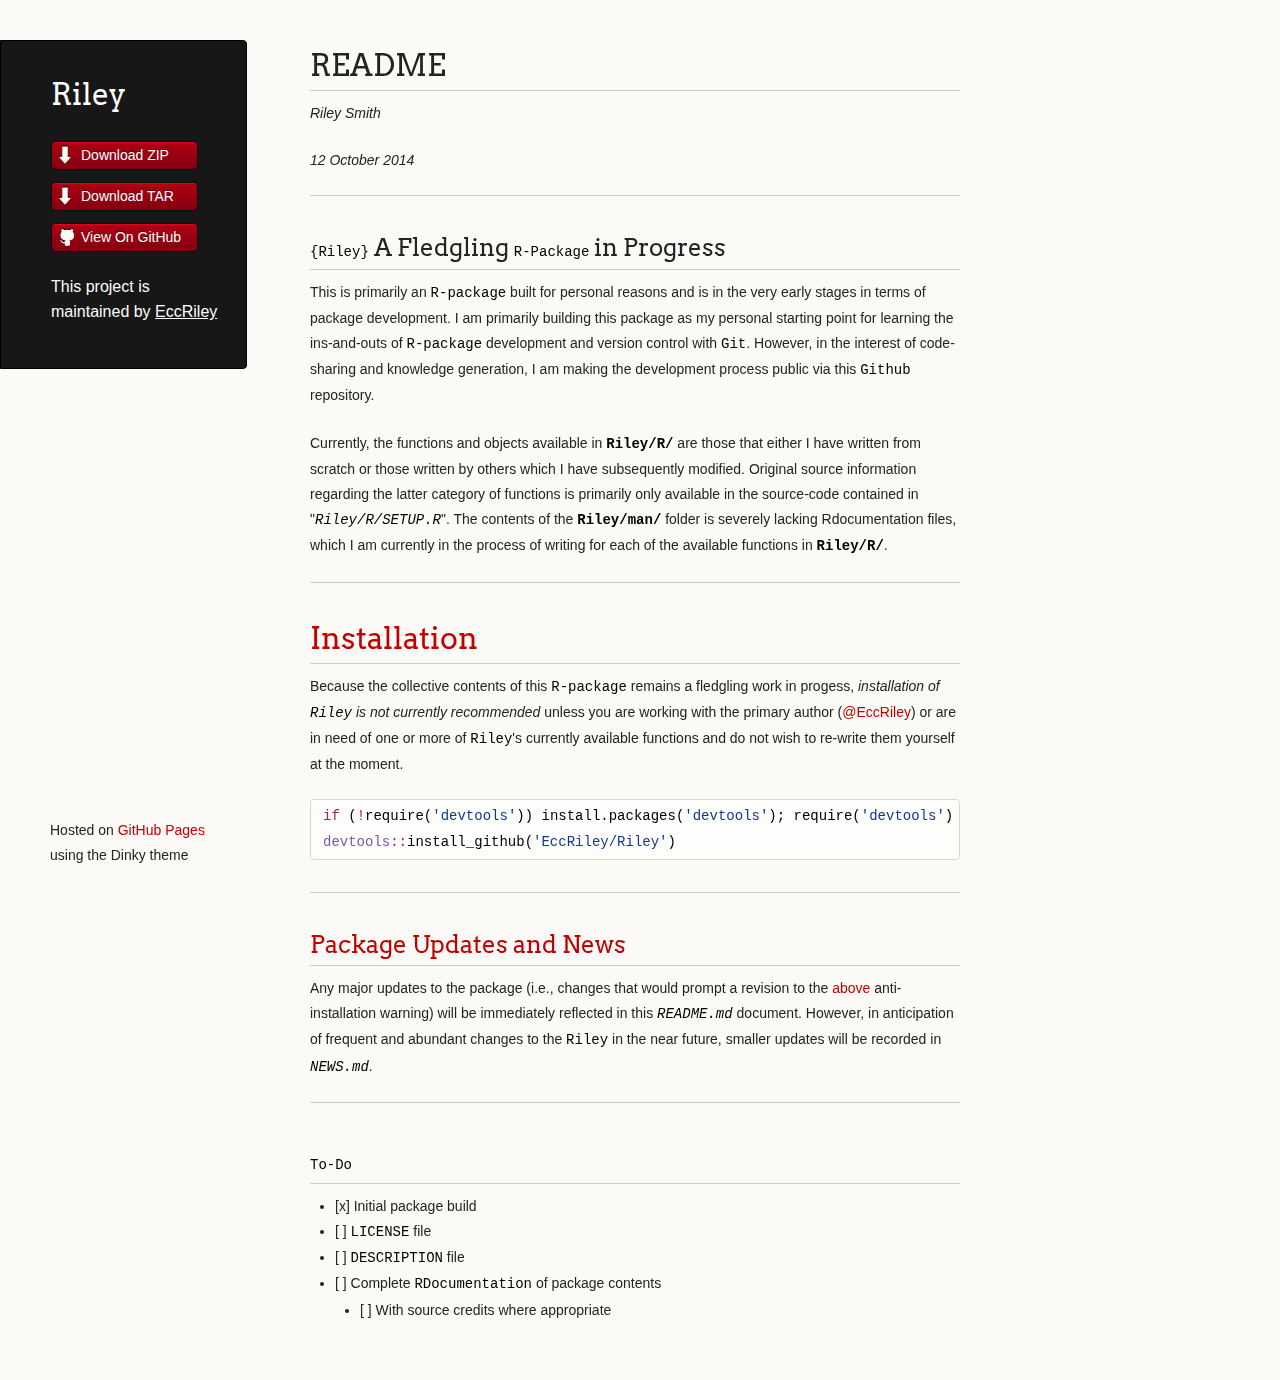
==== index.html @ 4d17c714 "Create master branch via GitHub" ====
<!doctype html>
<html>
  <head>
    <meta charset="utf-8">
    <meta http-equiv="X-UA-Compatible" content="chrome=1">
    <title>Riley by EccRiley</title>

    <link rel="stylesheet" href="stylesheets/styles.css">
    <link rel="stylesheet" href="stylesheets/github-light.css">
    <script src="javascripts/scale.fix.js"></script>
    <meta name="viewport" content="width=device-width, initial-scale=1, user-scalable=no">
    <!--[if lt IE 9]>
    <script src="//html5shiv.googlecode.com/svn/trunk/html5.js"></script>
    <![endif]-->
  </head>
  <body>
    <div class="wrapper">
      <header>
        <h1 class="header">Riley</h1>
        <p class="header"></p>

        <ul>
          <li class="download"><a class="buttons" href="https://github.com/EccRiley/Riley/zipball/master">Download ZIP</a></li>
          <li class="download"><a class="buttons" href="https://github.com/EccRiley/Riley/tarball/master">Download TAR</a></li>
          <li><a class="buttons github" href="https://github.com/EccRiley/Riley">View On GitHub</a></li>
        </ul>

        <p class="header">This project is maintained by <a class="header name" href="https://github.com/EccRiley">EccRiley</a></p>


      </header>
      <section>
        <h1>
<a id="readme" class="anchor" href="#readme" aria-hidden="true"><span aria-hidden="true" class="octicon octicon-link"></span></a>README</h1>

<p><em>Riley Smith</em></p>

<p><em>12 October 2014</em></p>

<hr>

<h2>
<a id="riley-a-fledgling-r-package-in-progress" class="anchor" href="#riley-a-fledgling-r-package-in-progress" aria-hidden="true"><span aria-hidden="true" class="octicon octicon-link"></span></a><code>{Riley}</code> A Fledgling <code>R-Package</code> in Progress</h2>

<p>This is primarily an <code>R-package</code> built for personal reasons and is in the very early stages in terms of package development. I am primarily building this package as my personal starting point for learning the ins-and-outs of <code>R-package</code> development and version control with <code>Git</code>. However, in the interest of code-sharing and knowledge generation, I am making the development process public via this <code>Github</code> repository.</p>

<p>Currently, the functions and objects available in <strong><code>Riley/R/</code></strong> are those that either I have written from scratch or those written by others which I have subsequently modified. Original source information regarding the latter category of functions is primarily only available in the source-code contained in "<em><code>Riley/R/SETUP.R</code></em>". The contents of the <strong><code>Riley/man/</code></strong> folder is severely lacking Rdocumentation files, which I am currently in the process of writing for each of the available functions in <strong><code>Riley/R/</code></strong>. </p>

<hr>

<h1>
<a id="installation" class="anchor" href="#installation" aria-hidden="true"><span aria-hidden="true" class="octicon octicon-link"></span></a><a href="#install">Installation</a>
</h1>

<p>Because the collective contents of this <code>R-package</code> remains a fledgling work in progess, <em>installation of <code>Riley</code> is not currently recommended</em> unless you are working with the primary author (<a href="https://github.com/EccRiley" class="user-mention">@EccRiley</a>) or are in need of one or more of <code>Riley</code>'s currently available functions and do not wish to re-write them yourself at the moment. </p>

<div class="highlight highlight-source-r"><pre><span class="pl-k">if</span> (<span class="pl-k">!</span>require(<span class="pl-s"><span class="pl-pds">'</span>devtools<span class="pl-pds">'</span></span>)) install.packages(<span class="pl-s"><span class="pl-pds">'</span>devtools<span class="pl-pds">'</span></span>); require(<span class="pl-s"><span class="pl-pds">'</span>devtools<span class="pl-pds">'</span></span>)
<span class="pl-e">devtools</span><span class="pl-k">::</span>install_github(<span class="pl-s"><span class="pl-pds">'</span>EccRiley/Riley<span class="pl-pds">'</span></span>)</pre></div>

<hr>

<h2>
<a id="package-updates-and-news" class="anchor" href="#package-updates-and-news" aria-hidden="true"><span aria-hidden="true" class="octicon octicon-link"></span></a><a href="#updates">Package Updates and News</a>
</h2>

<p>Any major updates to the package (i.e., changes that would prompt a revision to the <a href="#install">above</a> anti-installation warning) will be immediately reflected in this <em><code>README.md</code></em> document. However, in anticipation of frequent and abundant changes to the <code>Riley</code> in the near future, smaller updates will be recorded in <a href="NEWS.md"><em><code>NEWS.md</code></em></a>.</p>

<hr>

<h1>
<a id="to-do" class="anchor" href="#to-do" aria-hidden="true"><span aria-hidden="true" class="octicon octicon-link"></span></a><a href="#todo"><code>To-Do</code></a>
</h1>

<ul>
<li>[x] Initial package build</li>
<li>[ ] <code>LICENSE</code> file</li>
<li>[ ] <code>DESCRIPTION</code> file</li>
<li>[ ] Complete <code>RDocumentation</code> of package contents

<ul>
<li>[ ] With source credits where appropriate</li>
</ul>
</li>
</ul>
      </section>
      <footer>
        <p><small>Hosted on <a href="https://pages.github.com">GitHub Pages</a> using the Dinky theme</small></p>
      </footer>
    </div>
    <!--[if !IE]><script>fixScale(document);</script><![endif]-->
		
  </body>
</html>
---- stylesheets/styles.css ----
@import url(https://fonts.googleapis.com/css?family=Arvo:400,700,400italic);

/* MeyerWeb Reset */

html, body, div, span, applet, object, iframe,
h1, h2, h3, h4, h5, h6, p, blockquote, pre,
a, abbr, acronym, address, big, cite, code,
del, dfn, em, img, ins, kbd, q, s, samp,
small, strike, strong, sub, sup, tt, var,
b, u, i, center,
dl, dt, dd, ol, ul, li,
fieldset, form, label, legend,
table, caption, tbody, tfoot, thead, tr, th, td,
article, aside, canvas, details, embed,
figure, figcaption, footer, header, hgroup,
menu, nav, output, ruby, section, summary,
time, mark, audio, video {
  margin: 0;
  padding: 0;
  border: 0;
  font: inherit;
  vertical-align: baseline;
}


/* Base text styles */

body {
  padding:10px 50px 0 0;
  font-family:"Helvetica Neue", Helvetica, Arial, sans-serif;
	font-size: 14px;
	color: #232323;
	background-color: #FBFAF7;
	margin: 0;
	line-height: 1.8em;
	-webkit-font-smoothing: antialiased;

}

h1, h2, h3, h4, h5, h6 {
  color:#232323;
  margin:36px 0 10px;
}

p, ul, ol, table, dl {
  margin:0 0 22px;
}

h1, h2, h3 {
	font-family: Arvo, Monaco, serif;
  line-height:1.3;
	font-weight: normal;
}

h1,h2, h3 {
	display: block;
	border-bottom: 1px solid #ccc;
	padding-bottom: 5px;
}

h1 {
	font-size: 30px;
}

h2 {
	font-size: 24px;
}

h3 {
	font-size: 18px;
}

h4, h5, h6 {
	font-family: Arvo, Monaco, serif;
	font-weight: 700;
}

a {
  color:#C30000;
  font-weight:200;
  text-decoration:none;
}

a:hover {
	text-decoration: underline;
}

a small {
	font-size: 12px;
}

em {
	font-style: italic;
}

strong {
  font-weight:700;
}

ul {
  list-style-position: inside;
  list-style: disc;
  padding-left: 25px;
}

ol {
  list-style-position: inside;
  list-style: decimal;
  padding-left: 25px;
}

blockquote {
  margin: 0;
  padding: 0 0 0 20px;
  font-style: italic;
}

dl, dt, dd, dl p {
	font-color: #444;
}

dl dt {
  font-weight: bold;
}

dl dd {
  padding-left: 20px;
  font-style: italic;
}

dl p {
  padding-left: 20px;
  font-style: italic;
}

hr {
  border:0;
  background:#ccc;
  height:1px;
  margin:0 0 24px;
}

/* Images */

img {
  position: relative;
  margin: 0 auto;
  max-width: 650px;
  padding: 5px;
  margin: 10px 0 32px 0;
  border: 1px solid #ccc;
}

p img {
  display: inline;
  margin: 0;
  padding: 0;
  vertical-align: middle;
  text-align: center;
  border: none;
}

/* Code blocks */

code, pre {
	font-family: Monaco, "Bitstream Vera Sans Mono", "Lucida Console", Terminal, monospace;
  color:#000;
  font-size:14px;
}

pre {
	padding: 4px 12px;
  background: #FDFEFB;
  border-radius:4px;
  border:1px solid #D7D8C8;
  overflow: auto;
  overflow-y: hidden;
	margin-bottom: 32px;
}


/* Tables */

table {
  width:100%;
}

table {
  border: 1px solid #ccc;
  margin-bottom: 32px;
  text-align: left;
 }

th {
  font-family: 'Arvo', Helvetica, Arial, sans-serif;
	font-size: 18px;
	font-weight: normal;
  padding: 10px;
  background: #232323;
  color: #FDFEFB;
 }

td {
  padding: 10px;
	background: #ccc;
 }


/* Wrapper */
.wrapper {
  width:960px;
}


/* Header */

header {
	background-color: #171717;
	color: #FDFDFB;
  width:170px;
  float:left;
  position:fixed;
	border: 1px solid #000;
	-webkit-border-top-right-radius: 4px;
	-webkit-border-bottom-right-radius: 4px;
	-moz-border-radius-topright: 4px;
	-moz-border-radius-bottomright: 4px;
	border-top-right-radius: 4px;
	border-bottom-right-radius: 4px;
	padding: 34px 25px 22px 50px;
	margin: 30px 25px 0 0;
	-webkit-font-smoothing: antialiased;
}

p.header {
	font-size: 16px;
}

h1.header {
	font-family: Arvo, sans-serif;
	font-size: 30px;
	font-weight: 300;
	line-height: 1.3em;
	border-bottom: none;
	margin-top: 0;
}


h1.header, a.header, a.name, header a{
	color: #fff;
}

a.header {
	text-decoration: underline;
}

a.name {
	white-space: nowrap;
}

header ul {
  list-style:none;
  padding:0;
}

header li {
	list-style-type: none;
  width:132px;
  height:15px;
	margin-bottom: 12px;
	line-height: 1em;
	padding: 6px 6px 6px 7px;

	background: #AF0011;
	background: -moz-linear-gradient(top, #AF0011 0%, #820011 100%);
  background: -webkit-gradient(linear, left top, left bottom, color-stop(0%,#f8f8f8), color-stop(100%,#dddddd));
  background: -webkit-linear-gradient(top, #AF0011 0%,#820011 100%);
  background: -o-linear-gradient(top, #AF0011 0%,#820011 100%);
  background: -ms-linear-gradient(top, #AF0011 0%,#820011 100%);
  background: linear-gradient(top, #AF0011 0%,#820011 100%);

	border-radius:4px;
  border:1px solid #0D0D0D;

	-webkit-box-shadow: inset 0px 1px 1px 0 rgba(233,2,38, 1);
	box-shadow: inset 0px 1px 1px 0 rgba(233,2,38, 1);

}

header li:hover {
	background: #C3001D;
	background: -moz-linear-gradient(top, #C3001D 0%, #950119 100%);
  background: -webkit-gradient(linear, left top, left bottom, color-stop(0%,#f8f8f8), color-stop(100%,#dddddd));
  background: -webkit-linear-gradient(top, #C3001D 0%,#950119 100%);
  background: -o-linear-gradient(top, #C3001D 0%,#950119 100%);
  background: -ms-linear-gradient(top, #C3001D 0%,#950119 100%);
  background: linear-gradient(top, #C3001D 0%,#950119 100%);
}

a.buttons {
	-webkit-font-smoothing: antialiased;
	background: url(../images/arrow-down.png) no-repeat;
	font-weight: normal;
	text-shadow: rgba(0, 0, 0, 0.4) 0 -1px 0;
	padding: 2px 2px 2px 22px;
	height: 30px;
}

a.github {
	background: url(../images/octocat-small.png) no-repeat 1px;
}

a.buttons:hover {
	color: #fff;
	text-decoration: none;
}


/* Section - for main page content */

section {
  width:650px;
  float:right;
  padding-bottom:50px;
}


/* Footer */

footer {
  width:170px;
  float:left;
  position:fixed;
  bottom:10px;
	padding-left: 50px;
}

@media print, screen and (max-width: 960px) {

  div.wrapper {
    width:auto;
    margin:0;
  }

  header, section, footer {
    float:none;
    position:static;
    width:auto;
  }

	footer {
		border-top: 1px solid #ccc;
		margin:0 84px 0 50px;
		padding:0;
	}

  header {
    padding-right:320px;
  }

  section {
    padding:20px 84px 20px 50px;
    margin:0 0 20px;
  }

  header a small {
    display:inline;
  }

  header ul {
    position:absolute;
    right:130px;
    top:84px;
  }
}

@media print, screen and (max-width: 720px) {
  body {
    word-wrap:break-word;
  }

  header {
    padding:10px 20px 0;
		margin-right: 0;
  }

	section {
    padding:10px 0 10px 20px;
    margin:0 0 30px;
  }

	footer {
		margin: 0 0 0 30px;
	}

  header ul, header p.view {
    position:static;
  }
}

@media print, screen and (max-width: 480px) {

  header ul li.download {
    display:none;
  }

	footer {
		margin: 0 0 0 20px;
	}

	footer a{
		display:block;
	}

}

@media print {
  body {
    padding:0.4in;
    font-size:12pt;
    color:#444;
  }
}
---- stylesheets/github-light.css ----
/*
The MIT License (MIT)

Copyright (c) 2016 GitHub, Inc.

Permission is hereby granted, free of charge, to any person obtaining a copy
of this software and associated documentation files (the "Software"), to deal
in the Software without restriction, including without limitation the rights
to use, copy, modify, merge, publish, distribute, sublicense, and/or sell
copies of the Software, and to permit persons to whom the Software is
furnished to do so, subject to the following conditions:

The above copyright notice and this permission notice shall be included in all
copies or substantial portions of the Software.

THE SOFTWARE IS PROVIDED "AS IS", WITHOUT WARRANTY OF ANY KIND, EXPRESS OR
IMPLIED, INCLUDING BUT NOT LIMITED TO THE WARRANTIES OF MERCHANTABILITY,
FITNESS FOR A PARTICULAR PURPOSE AND NONINFRINGEMENT. IN NO EVENT SHALL THE
AUTHORS OR COPYRIGHT HOLDERS BE LIABLE FOR ANY CLAIM, DAMAGES OR OTHER
LIABILITY, WHETHER IN AN ACTION OF CONTRACT, TORT OR OTHERWISE, ARISING FROM,
OUT OF OR IN CONNECTION WITH THE SOFTWARE OR THE USE OR OTHER DEALINGS IN THE
SOFTWARE.

*/

.pl-c /* comment */ {
  color: #969896;
}

.pl-c1 /* constant, variable.other.constant, support, meta.property-name, support.constant, support.variable, meta.module-reference, markup.raw, meta.diff.header */,
.pl-s .pl-v /* string variable */ {
  color: #0086b3;
}

.pl-e /* entity */,
.pl-en /* entity.name */ {
  color: #795da3;
}

.pl-smi /* variable.parameter.function, storage.modifier.package, storage.modifier.import, storage.type.java, variable.other */,
.pl-s .pl-s1 /* string source */ {
  color: #333;
}

.pl-ent /* entity.name.tag */ {
  color: #63a35c;
}

.pl-k /* keyword, storage, storage.type */ {
  color: #a71d5d;
}

.pl-s /* string */,
.pl-pds /* punctuation.definition.string, string.regexp.character-class */,
.pl-s .pl-pse .pl-s1 /* string punctuation.section.embedded source */,
.pl-sr /* string.regexp */,
.pl-sr .pl-cce /* string.regexp constant.character.escape */,
.pl-sr .pl-sre /* string.regexp source.ruby.embedded */,
.pl-sr .pl-sra /* string.regexp string.regexp.arbitrary-repitition */ {
  color: #183691;
}

.pl-v /* variable */ {
  color: #ed6a43;
}

.pl-id /* invalid.deprecated */ {
  color: #b52a1d;
}

.pl-ii /* invalid.illegal */ {
  color: #f8f8f8;
  background-color: #b52a1d;
}

.pl-sr .pl-cce /* string.regexp constant.character.escape */ {
  font-weight: bold;
  color: #63a35c;
}

.pl-ml /* markup.list */ {
  color: #693a17;
}

.pl-mh /* markup.heading */,
.pl-mh .pl-en /* markup.heading entity.name */,
.pl-ms /* meta.separator */ {
  font-weight: bold;
  color: #1d3e81;
}

.pl-mq /* markup.quote */ {
  color: #008080;
}

.pl-mi /* markup.italic */ {
  font-style: italic;
  color: #333;
}

.pl-mb /* markup.bold */ {
  font-weight: bold;
  color: #333;
}

.pl-md /* markup.deleted, meta.diff.header.from-file */ {
  color: #bd2c00;
  background-color: #ffecec;
}

.pl-mi1 /* markup.inserted, meta.diff.header.to-file */ {
  color: #55a532;
  background-color: #eaffea;
}

.pl-mdr /* meta.diff.range */ {
  font-weight: bold;
  color: #795da3;
}

.pl-mo /* meta.output */ {
  color: #1d3e81;
}
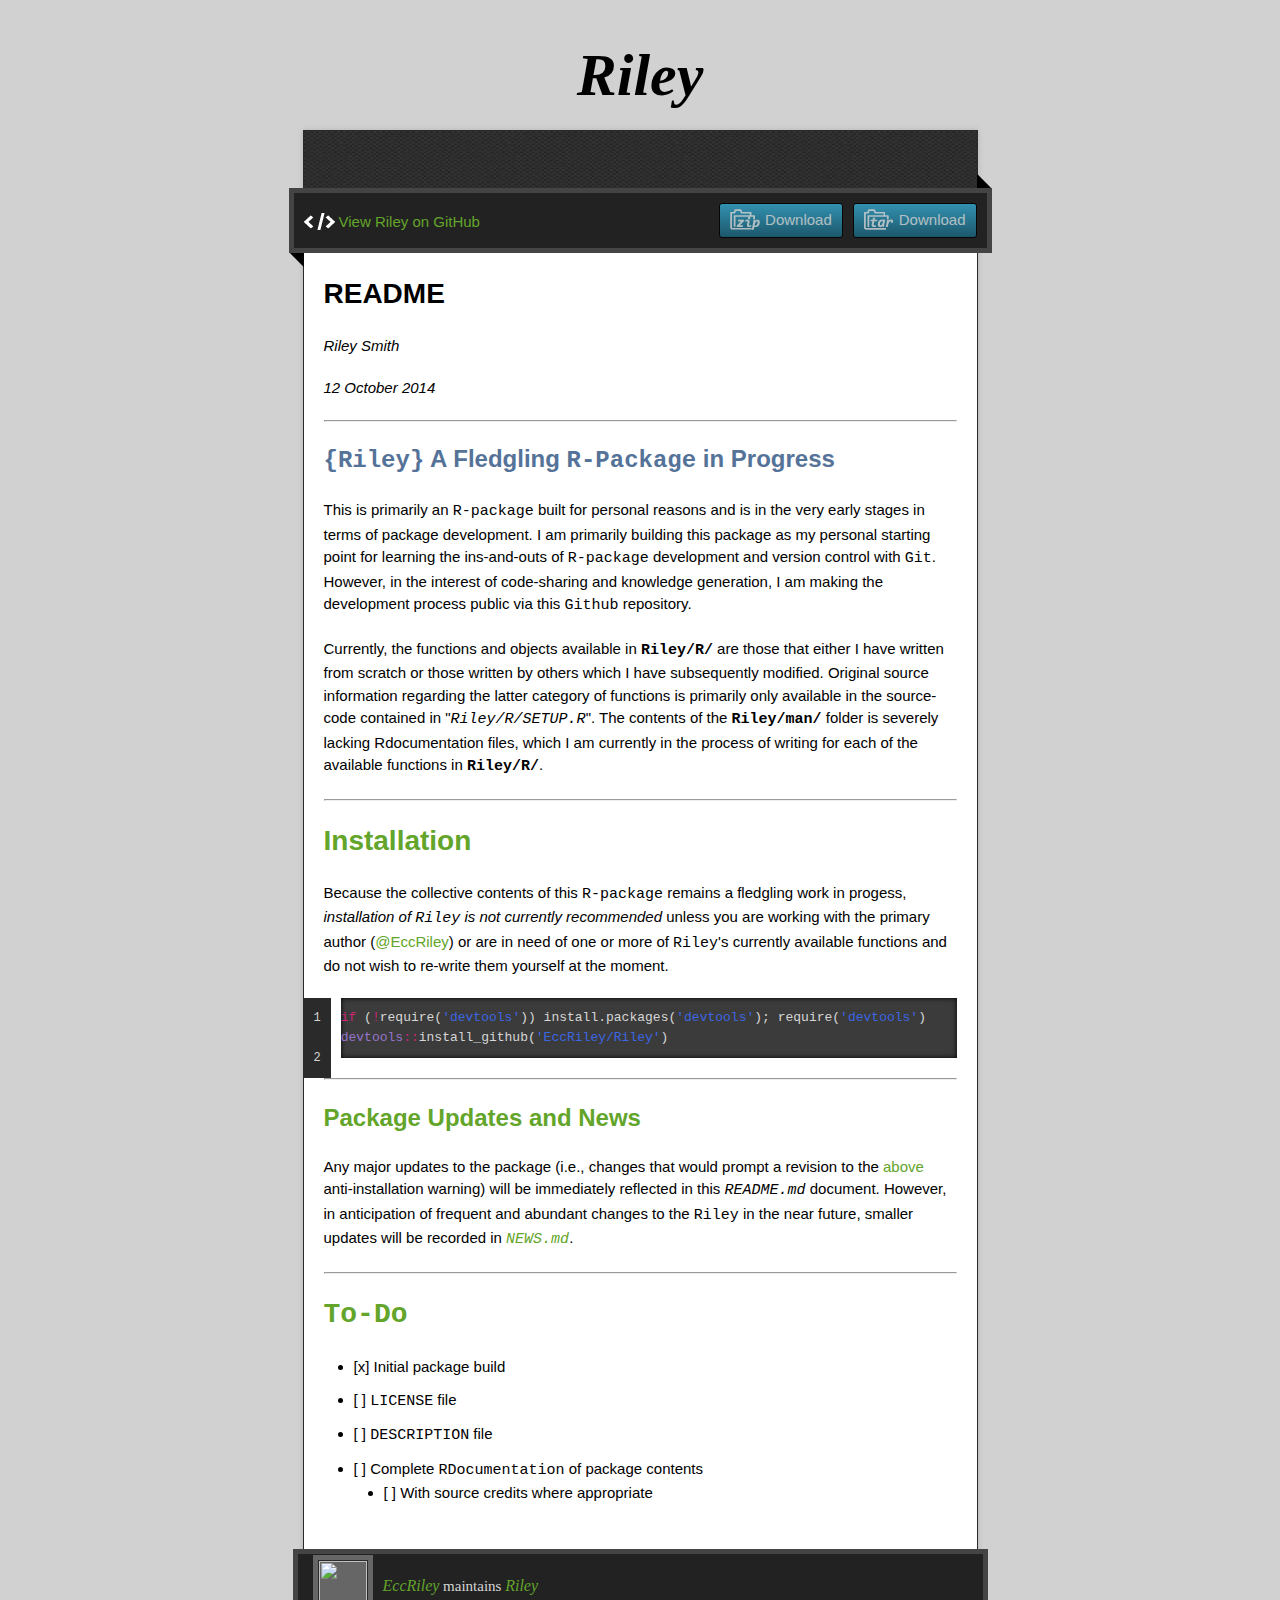
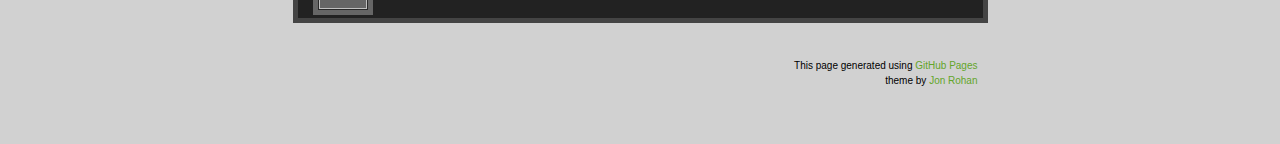
==== commit 05b303ca: "Create master branch via GitHub" ====
--- a/index.html
+++ b/index.html
@@ -1,36 +1,42 @@
 <!doctype html>
+<!-- The Time Machine GitHub pages theme was designed and developed by Jon Rohan, on Feb 7, 2012. -->
+<!-- Follow him for fun. http://twitter.com/jonrohan. Tail his code on https://github.com/jonrohan -->
 <html>
-  <head>
-    <meta charset="utf-8">
-    <meta http-equiv="X-UA-Compatible" content="chrome=1">
-    <title>Riley by EccRiley</title>
+<head>
+  <meta charset="utf-8">
+  <meta http-equiv="X-UA-Compatible" content="IE=edge,chrome=1">
 
-    <link rel="stylesheet" href="stylesheets/styles.css">
-    <link rel="stylesheet" href="stylesheets/github-light.css">
-    <script src="javascripts/scale.fix.js"></script>
-    <meta name="viewport" content="width=device-width, initial-scale=1, user-scalable=no">
-    <!--[if lt IE 9]>
-    <script src="//html5shiv.googlecode.com/svn/trunk/html5.js"></script>
-    <![endif]-->
-  </head>
-  <body>
-    <div class="wrapper">
-      <header>
-        <h1 class="header">Riley</h1>
-        <p class="header"></p>
+  <link rel="stylesheet" href="stylesheets/stylesheet.css" media="screen">
+  <link rel="stylesheet" href="stylesheets/github-dark.css">
+  <script type="text/javascript" src="https://ajax.googleapis.com/ajax/libs/jquery/1.7.1/jquery.min.js"></script>
+  <script type="text/javascript" src="javascripts/script.js"></script>
 
-        <ul>
-          <li class="download"><a class="buttons" href="https://github.com/EccRiley/Riley/zipball/master">Download ZIP</a></li>
-          <li class="download"><a class="buttons" href="https://github.com/EccRiley/Riley/tarball/master">Download TAR</a></li>
-          <li><a class="buttons github" href="https://github.com/EccRiley/Riley">View On GitHub</a></li>
-        </ul>
+  <title>Riley</title>
+  <meta name="description" content="">
 
-        <p class="header">This project is maintained by <a class="header name" href="https://github.com/EccRiley">EccRiley</a></p>
+  <meta name="viewport" content="width=device-width,initial-scale=1">
 
+</head>
 
-      </header>
-      <section>
-        <h1>
+<body>
+
+  <div class="wrapper">
+    <header>
+      <h1 class="title">Riley</h1>
+    </header>
+    <div id="container">
+      <p class="tagline"></p>
+      <div id="main" role="main">
+        <div class="download-bar">
+        <div class="inner">
+          <a href="https://github.com/EccRiley/Riley/tarball/master" class="download-button tar"><span>Download</span></a>
+          <a href="https://github.com/EccRiley/Riley/zipball/master" class="download-button zip"><span>Download</span></a>
+          <a href="https://github.com/EccRiley/Riley" class="code">View Riley on GitHub</a>
+        </div>
+        <span class="blc"></span><span class="trc"></span>
+        </div>
+        <article class="markdown-body">
+          <h1>
 <a id="readme" class="anchor" href="#readme" aria-hidden="true"><span aria-hidden="true" class="octicon octicon-link"></span></a>README</h1>
 
 <p><em>Riley Smith</em></p>
@@ -82,12 +88,26 @@
 </ul>
 </li>
 </ul>
-      </section>
-      <footer>
-        <p><small>Hosted on <a href="https://pages.github.com">GitHub Pages</a> using the Dinky theme</small></p>
-      </footer>
+        </article>
+      </div>
     </div>
-    <!--[if !IE]><script>fixScale(document);</script><![endif]-->
-		
-  </body>
+    <footer>
+      <div class="owner">
+      <p><a href="https://github.com/EccRiley" class="avatar"><img src="https://avatars1.githubusercontent.com/u/16991907?v=3&amp;s=60" width="48" height="48"></a> <a href="https://github.com/EccRiley">EccRiley</a> maintains <a href="https://github.com/EccRiley/Riley">Riley</a></p>
+
+
+      </div>
+      <div class="creds">
+        <small>This page generated using <a href="https://pages.github.com/">GitHub Pages</a><br>theme by <a href="https://twitter.com/jonrohan/">Jon Rohan</a></small>
+      </div>
+    </footer>
+  </div>
+  <div class="current-section">
+    <a href="#top">Scroll to top</a>
+    <a href="https://github.com/EccRiley/Riley/tarball/master" class="tar">tar</a><a href="https://github.com/EccRiley/Riley/zipball/master" class="zip">zip</a><a href="" class="code">source code</a>
+    <p class="name"></p>
+  </div>
+
+  
+</body>
 </html>
--- a/stylesheets/stylesheet.css
+++ b/stylesheets/stylesheet.css
@@ -0,0 +1,966 @@
+/*! normalize.css v3.0.0 | MIT License | git.io/normalize */
+
+/**
+ * 1. Set default font family to sans-serif.
+ * 2. Prevent iOS text size adjust after orientation change, without disabling
+ *    user zoom.
+ */
+
+html {
+  font-family: sans-serif; /* 1 */
+  -ms-text-size-adjust: 100%; /* 2 */
+  -webkit-text-size-adjust: 100%; /* 2 */
+}
+
+/**
+ * Remove default margin.
+ */
+
+body {
+  margin: 0;
+}
+
+/* HTML5 display definitions
+   ========================================================================== */
+
+/**
+ * Correct `block` display not defined for any HTML5 element in IE 8/9.
+ * Correct `block` display not defined for `details` or `summary` in IE 10/11 and Firefox.
+ * Correct `block` display not defined for `main` in IE 11.
+ */
+
+article,
+aside,
+details,
+figcaption,
+figure,
+footer,
+header,
+hgroup,
+main,
+nav,
+section,
+summary {
+  display: block;
+}
+
+/**
+ * 1. Correct `inline-block` display not defined in IE 8/9.
+ * 2. Normalize vertical alignment of `progress` in Chrome, Firefox, and Opera.
+ */
+
+audio,
+canvas,
+progress,
+video {
+  display: inline-block; /* 1 */
+  vertical-align: baseline; /* 2 */
+}
+
+/**
+ * Prevent modern browsers from displaying `audio` without controls.
+ * Remove excess height in iOS 5 devices.
+ */
+
+audio:not([controls]) {
+  display: none;
+  height: 0;
+}
+
+/**
+ * Address `[hidden]` styling not present in IE 8/9/10.
+ * Hide the `template` element in IE 8/9/11, Safari, and Firefox < 22.
+ */
+
+[hidden],
+template {
+  display: none;
+}
+
+/* Links
+   ========================================================================== */
+
+/**
+ * Remove the gray background color from active links in IE 10.
+ */
+
+a {
+  background: transparent;
+}
+
+/**
+ * Improve readability when focused and also mouse hovered in all browsers.
+ */
+
+a:active,
+a:hover {
+  outline: 0;
+}
+
+/* Text-level semantics
+   ========================================================================== */
+
+/**
+ * Address styling not present in IE 8/9/10/11, Safari, and Chrome.
+ */
+
+abbr[title] {
+  border-bottom: 1px dotted;
+}
+
+/**
+ * Address style set to `bolder` in Firefox 4+, Safari, and Chrome.
+ */
+
+b,
+strong {
+  font-weight: bold;
+}
+
+/**
+ * Address styling not present in Safari and Chrome.
+ */
+
+dfn {
+  font-style: italic;
+}
+
+/**
+ * Address variable `h1` font-size and margin within `section` and `article`
+ * contexts in Firefox 4+, Safari, and Chrome.
+ */
+
+h1 {
+  font-size: 2em;
+  margin: 0.67em 0;
+}
+
+/**
+ * Address styling not present in IE 8/9.
+ */
+
+mark {
+  background: #ff0;
+  color: #000;
+}
+
+/**
+ * Address inconsistent and variable font size in all browsers.
+ */
+
+small {
+  font-size: 80%;
+}
+
+/**
+ * Prevent `sub` and `sup` affecting `line-height` in all browsers.
+ */
+
+sub,
+sup {
+  font-size: 75%;
+  line-height: 0;
+  position: relative;
+  vertical-align: baseline;
+}
+
+sup {
+  top: -0.5em;
+}
+
+sub {
+  bottom: -0.25em;
+}
+
+/* Embedded content
+   ========================================================================== */
+
+/**
+ * Remove border when inside `a` element in IE 8/9/10.
+ */
+
+img {
+  border: 0;
+}
+
+/**
+ * Correct overflow not hidden in IE 9/10/11.
+ */
+
+svg:not(:root) {
+  overflow: hidden;
+}
+
+/* Grouping content
+   ========================================================================== */
+
+/**
+ * Address margin not present in IE 8/9 and Safari.
+ */
+
+figure {
+  margin: 1em 40px;
+}
+
+/**
+ * Address differences between Firefox and other browsers.
+ */
+
+hr {
+  -moz-box-sizing: content-box;
+  box-sizing: content-box;
+  height: 0;
+}
+
+/**
+ * Contain overflow in all browsers.
+ */
+
+pre {
+  overflow: auto;
+}
+
+/**
+ * Address odd `em`-unit font size rendering in all browsers.
+ */
+
+code,
+kbd,
+pre,
+samp {
+  font-family: monospace, monospace;
+  font-size: 1em;
+}
+
+/* Forms
+   ========================================================================== */
+
+/**
+ * Known limitation: by default, Chrome and Safari on OS X allow very limited
+ * styling of `select`, unless a `border` property is set.
+ */
+
+/**
+ * 1. Correct color not being inherited.
+ *    Known issue: affects color of disabled elements.
+ * 2. Correct font properties not being inherited.
+ * 3. Address margins set differently in Firefox 4+, Safari, and Chrome.
+ */
+
+button,
+input,
+optgroup,
+select,
+textarea {
+  color: inherit; /* 1 */
+  font: inherit; /* 2 */
+  margin: 0; /* 3 */
+}
+
+/**
+ * Address `overflow` set to `hidden` in IE 8/9/10/11.
+ */
+
+button {
+  overflow: visible;
+}
+
+/**
+ * Address inconsistent `text-transform` inheritance for `button` and `select`.
+ * All other form control elements do not inherit `text-transform` values.
+ * Correct `button` style inheritance in Firefox, IE 8/9/10/11, and Opera.
+ * Correct `select` style inheritance in Firefox.
+ */
+
+button,
+select {
+  text-transform: none;
+}
+
+/**
+ * 1. Avoid the WebKit bug in Android 4.0.* where (2) destroys native `audio`
+ *    and `video` controls.
+ * 2. Correct inability to style clickable `input` types in iOS.
+ * 3. Improve usability and consistency of cursor style between image-type
+ *    `input` and others.
+ */
+
+button,
+html input[type="button"], /* 1 */
+input[type="reset"],
+input[type="submit"] {
+  -webkit-appearance: button; /* 2 */
+  cursor: pointer; /* 3 */
+}
+
+/**
+ * Re-set default cursor for disabled elements.
+ */
+
+button[disabled],
+html input[disabled] {
+  cursor: default;
+}
+
+/**
+ * Remove inner padding and border in Firefox 4+.
+ */
+
+button::-moz-focus-inner,
+input::-moz-focus-inner {
+  border: 0;
+  padding: 0;
+}
+
+/**
+ * Address Firefox 4+ setting `line-height` on `input` using `!important` in
+ * the UA stylesheet.
+ */
+
+input {
+  line-height: normal;
+}
+
+/**
+ * It's recommended that you don't attempt to style these elements.
+ * Firefox's implementation doesn't respect box-sizing, padding, or width.
+ *
+ * 1. Address box sizing set to `content-box` in IE 8/9/10.
+ * 2. Remove excess padding in IE 8/9/10.
+ */
+
+input[type="checkbox"],
+input[type="radio"] {
+  box-sizing: border-box; /* 1 */
+  padding: 0; /* 2 */
+}
+
+/**
+ * Fix the cursor style for Chrome's increment/decrement buttons. For certain
+ * `font-size` values of the `input`, it causes the cursor style of the
+ * decrement button to change from `default` to `text`.
+ */
+
+input[type="number"]::-webkit-inner-spin-button,
+input[type="number"]::-webkit-outer-spin-button {
+  height: auto;
+}
+
+/**
+ * 1. Address `appearance` set to `searchfield` in Safari and Chrome.
+ * 2. Address `box-sizing` set to `border-box` in Safari and Chrome
+ *    (include `-moz` to future-proof).
+ */
+
+input[type="search"] {
+  -webkit-appearance: textfield; /* 1 */
+  -moz-box-sizing: content-box;
+  -webkit-box-sizing: content-box; /* 2 */
+  box-sizing: content-box;
+}
+
+/**
+ * Remove inner padding and search cancel button in Safari and Chrome on OS X.
+ * Safari (but not Chrome) clips the cancel button when the search input has
+ * padding (and `textfield` appearance).
+ */
+
+input[type="search"]::-webkit-search-cancel-button,
+input[type="search"]::-webkit-search-decoration {
+  -webkit-appearance: none;
+}
+
+/**
+ * Define consistent border, margin, and padding.
+ */
+
+fieldset {
+  border: 1px solid #c0c0c0;
+  margin: 0 2px;
+  padding: 0.35em 0.625em 0.75em;
+}
+
+/**
+ * 1. Correct `color` not being inherited in IE 8/9/10/11.
+ * 2. Remove padding so people aren't caught out if they zero out fieldsets.
+ */
+
+legend {
+  border: 0; /* 1 */
+  padding: 0; /* 2 */
+}
+
+/**
+ * Remove default vertical scrollbar in IE 8/9/10/11.
+ */
+
+textarea {
+  overflow: auto;
+}
+
+/**
+ * Don't inherit the `font-weight` (applied by a rule above).
+ * NOTE: the default cannot safely be changed in Chrome and Safari on OS X.
+ */
+
+optgroup {
+  font-weight: bold;
+}
+
+/* Tables
+   ========================================================================== */
+
+/**
+ * Remove most spacing between table cells.
+ */
+
+table {
+  border-collapse: collapse;
+  border-spacing: 0;
+}
+
+td,
+th {
+  padding: 0;
+}
+
+
+/* Style */
+
+body {
+  font-size: 15px;
+  font-family: Arial, Arial, Helvetica, sans-serif;
+  line-height: 1.5;
+  background: #D1D1D1;
+}
+
+a {
+  color: #63a52a;
+  text-decoration: none;
+  transition: opacity ease-in-out 0.3s;
+  -webkit-transition: opacity ease-in-out 0.3s;  /* Safari <=6.1, Android <= 4.3 */
+}
+
+a:hover {
+  text-decoration: underline;
+  color: #90D355;
+}
+
+h1.title {
+  margin: 30px 20px 10px;
+  font-size: 60px;
+  font-weight: bold;
+  font-style: italic;
+  font-family:Georgia, serif;
+  text-align: center;
+}
+
+.wrapper {
+  width: 675px;
+  margin: 0 auto;
+}
+
+#container {
+  border: 1px solid #2a2a2a;
+  background: #ddd url(../images/pattern.png);
+  box-shadow: 0 0 5px #b1b1b1;
+}
+
+p.tagline {
+  padding: 20px 20px 0;
+  color: #fff;
+  font-size: 17px;
+}
+
+#main {
+  margin-top: 20px;
+  padding: 0 20px 90px;
+  background-color: #fff;
+}
+
+.download-bar {
+  background: #222;
+  border: 5px solid #444;
+  padding: 10px;
+  margin: 0 -35px 20px;
+  position: relative;
+}
+
+.download-bar .inner {
+  overflow: hidden;
+}
+
+.download-bar .watch-fork iframe {
+  display: block;
+  float: left;
+  border-right: 1px solid #ddd;
+  padding-right: 5px;
+}
+.download-bar .watch-fork iframe.last {
+  border-right: 0 none;
+  padding-right: 0;
+  padding-left: 5px;
+  border-left: 1px solid #fff;
+}
+.download-bar .watch-fork {
+  overflow: hidden;
+  float: right;
+  background-color: #eee;
+  padding: 5px;
+  border-radius: 3px;
+}
+
+.download-bar .blc {
+  border: 10px solid black;
+  border-color: transparent transparent black;
+  width: 0;
+  height: 0;
+  display: block;
+  position: absolute;
+  bottom: -15px;
+  left: 0;
+  transform: rotate(45deg);
+  -ms-transform: rotate(45deg);  /* IE9 */
+  -webkit-transform: rotate(45deg); /* 2014 current */
+}
+
+.download-bar .trc {
+  border: 10px solid black;
+  border-color:  black transparent transparent;
+  width: 0;
+  height: 0;
+  display: block;
+  position: absolute;
+  top: -15px;
+  right: 0;
+  transform: rotate(45deg);
+  -ms-transform: rotate(45deg);  /* IE9 */
+  -webkit-transform: rotate(45deg); /* 2014 current */
+}
+
+.download-bar .avatar {
+  border: 1px solid black;
+  display: block;
+  padding: 4px;
+  float: left;
+}
+
+.download-bar .avatar img {
+  display: block;
+}
+
+.download-bar a.code {
+  background: transparent url(../images/code.png) no-repeat 0 2px;
+  padding-left: 35px;
+  margin-top: 8px;
+  display: block;
+  float: left;
+  text-indent: 0;
+  width: auto;
+  height: auto;
+  opacity: 1;
+  filter:alpha(opacity=100);  /* IE 5-7 */
+}
+
+.current-section {
+  position: fixed;
+  top: 0;
+  left: 50%;
+  width: 693px;
+  margin-left: -352px;
+  background: #222;
+  border: 5px solid #444;
+  color: #fff;
+  opacity: 0;
+  visibility: hidden;
+  transition: opacity ease-in-out 0.3s;
+  -webkit-transition: opacity ease-in-out 0.3s;  /* Safari <=6.1, Android <= 4.3 */
+}
+
+.current-section p {
+  padding: 5px 27px;
+  font-size: 24px;
+  font-weight: bold;
+}
+
+.current-section a {
+  float: right;
+  text-indent: -10000px;
+  background: transparent url(../images/top.png) no-repeat 0 0;
+  width: 20px;
+  height: 20px;
+  opacity: 0.8;
+  margin-right: 12px;
+  margin-top: 12px;
+  opacity: 0.8;
+  filter:alpha(opacity=80);  /* IE 5-7 */
+  transition: opacity ease-in-out 0.3s;
+  -webkit-transition: opacity ease-in-out 0.3s;  /* Safari <=6.1, Android <= 4.3 */
+}
+
+.current-section a:hover {
+  opacity: 1;
+  filter:alpha(opacity=100);  /* IE 5-7 */
+}
+
+.current-section a.zip {
+  margin-right: 8px;
+}
+
+a.zip,
+a.zip span {
+  background: transparent url(../images/zip.png) no-repeat 0 0;
+  width: 30px;
+  height: 21px;
+  display: inline-block;
+  text-indent: -10000px;
+  opacity: 0.8;
+  filter:alpha(opacity=80);  /* IE 5-7 */
+  transition: opacity ease-in-out 0.3s;
+  -webkit-transition: opacity ease-in-out 0.3s;  /* Safari <=6.1, Android <= 4.3 */
+}
+
+a.tar,
+a.tar span {
+  background: transparent url(../images/tar.png) no-repeat 0 0;
+  width: 30px;
+  height: 21px;
+  display: inline-block;
+  text-indent: -10000px;
+  opacity: 0.8;
+  filter:alpha(opacity=80);  /* IE 5-7 */
+  transition: opacity ease-in-out 0.3s;
+  -webkit-transition: opacity ease-in-out 0.3s;  /* Safari <=6.1, Android <= 4.3 */
+}
+
+a.code {
+  background: transparent url(../images/code.png) no-repeat 0 2px;
+  width: 30px;
+  height: 21px;
+  display: block;
+  display: inline-block;
+  text-indent: -10000px;
+  opacity: 0.8;
+  filter:alpha(opacity=80);  /* IE 5-7 */
+  transition: opacity ease-in-out 0.3s;
+  -webkit-transition: opacity ease-in-out 0.3s;  /* Safari <=6.1, Android <= 4.3 */
+}
+
+a.zip:hover,
+a.tar:hover,
+a.code:hover {
+  opacity: 1;
+  filter:alpha(opacity=100);
+}
+
+a.download-button {
+  border: 1px solid black;
+  border-radius: 3px;
+  display: inline-block;
+  text-indent: 0!important;
+  width: auto;
+  float: right;
+  background: #999; /* for non-css3 browsers */
+  filter: progid:DXImageTransform.Microsoft.gradient(startColorstr='#37ADD4', endColorstr='#1B657E'); /* IE <= 9 */
+  background: -webkit-gradient(linear, left top, left bottom, from(#37ADD4), to(#1B657E)); /* ancient webkit browsers */
+  background: -webkit-linear-gradient(top,  #37ADD4,  #1B657E);  /* Safari <=6.1, Android <= 4.3 */
+  background: linear-gradient(to bottom,  #37ADD4,  #1B657E);
+  height: auto;
+  margin-left: 10px;
+}
+
+a.download-button span {
+  background-position: 10px 5px;
+  width: auto;
+  height: auto;
+  padding: 5px 10px;
+  padding-left: 45px;
+  display: inline-block;
+  text-indent: 0!important;
+  color: #fff;
+}
+
+footer {
+  margin-bottom: 60px;
+  padding-bottom: 60px;
+}
+
+footer .owner {
+  background: #222;
+  border: 5px solid #444;
+  padding: 5px 15px;
+  margin: -67px -10px 35px;
+  color: #d6d6d6;
+}
+
+footer .creds small {
+  float: right;
+  font-size: 10px;
+  text-align: right;
+  margin-left: 15px;
+}
+
+footer .owner .avatar {
+  background-color: #666;
+  display: block;
+  margin: -19px 10px 0 0;
+  width: 60px;
+  float: left;
+}
+
+footer .owner img {
+  display: block;
+  border: 1px solid #2a2a2a;
+  margin: 5px;
+}
+
+footer .owner p {
+  font-family:Georgia, serif;
+}
+
+footer .owner p a {
+  font-size: 16px;
+  font-style: italic;
+}
+
+/* Markdown */
+.markdown-body h1,
+.markdown-body h2,
+.markdown-body h3,
+.markdown-body h4,
+.markdown-body h5,
+.markdown-body h6,
+.markdown-body p,
+.markdown-body pre,
+.markdown-body ul,
+.markdown-body ol,
+.markdown-body dl,
+.markdown-body table,
+.markdown-body blockquote {
+  margin-bottom: 20px;
+}
+
+.markdown-body h1,
+.markdown-body h2,
+.markdown-body h3,
+.markdown-body h4,
+.markdown-body h5,
+.markdown-body h6 {
+  font-weight: bold;
+}
+
+.markdown-body h1 {
+  font-size: 28px;
+}
+
+.markdown-body h2 {
+  font-size: 24px;
+  color: #557398;
+}
+
+.markdown-body h3 {
+  font-size: 20px;
+}
+
+.markdown-body h4 {
+  font-size: 18px;
+}
+
+.markdown-body h5 {
+  font-size: 16px;
+}
+
+.markdown-body pre {
+  padding: 10px 70px 10px 0;
+  margin-left: -20px;
+  margin-right: -20px;
+  font-family: 'Monaco', 'Lucida Console', monospace;
+  font-size: 13px;
+  line-height: 20px;
+  box-shadow: inset 0 0 5px #000;
+  word-wrap: break-word;
+  background-color:#3b3b3b;
+  color: #d6d6d6;
+}
+
+.markdown-body pre.lines {
+  font-size: 12px;
+  margin:0 10px 0 -20px;
+  padding: 10px;
+  float:  left;
+  display: block;
+  text-align: right;
+  box-shadow: none;
+  background-color:#2a2a2a;
+  color: #d6d6d6;
+}
+
+.markdown-body ul,
+.markdown-body ol {
+  padding-left: 30px;
+}
+
+.markdown-body ul {
+  list-style-type: disc;
+}
+
+.markdown-body ol {
+  list-style-type: decimal;
+}
+
+.markdown-body li,
+.markdown-body li p,
+.markdown-body dd,
+.markdown-body dd p {
+  margin-bottom: 10px;
+}
+
+.markdown-body li pre,
+.markdown-body li pre.lines,
+.markdown-body dd pre,
+.markdown-body dd pre.lines {
+  margin-left: -35px;
+}
+
+.markdown-body dt {
+  font-weight: bold;
+  font-style: italic;
+}
+
+.markdown-body dd {
+  margin-left: 15px;
+}
+
+.markdown-body table {
+  width: 673px;
+  margin-left: -20px;
+  margin-right: -20px;
+}
+
+.markdown-body tbody {
+  border-top: 2px solid #557398;
+  border-bottom: 2px solid #557398;
+  background-color: #EBEFF4;
+}
+
+.markdown-body table td * {
+  margin: 0;
+}
+
+.markdown-body td {
+  border-right: 1px solid #557398;
+  border-bottom: 1px solid #557398;
+  padding: 5px;
+}
+
+.markdown-body td:first-child,
+.markdown-body th:first-child {
+  width: 30%;
+  padding-left: 20px;
+}
+
+.markdown-body td:last-child {
+  border-right: 0 none;
+}
+
+.markdown-body th {
+  font-size: 18px;
+  font-weight: bold;
+  text-align: left;
+  padding: 5px;
+}
+
+.markdown-body tt {
+  background-color:#3b3b3b;
+  color: #d6d6d6;
+  padding: 2px 3px;
+}
+
+.markdown-body blockquote {
+  font-style: italic;
+  font-family:Georgia, serif;
+  font-size: 17px;
+  border-top: 3px solid #333;
+  border-bottom: 3px solid #333;
+  padding: 10px 20px;
+  padding-left: 50px;
+}
+
+.markdown-body blockquote:before {
+  font-style: italic;
+  font-family: Georgia, serif;
+  font-size: 90px;
+  height: 90px;
+  margin-left: -60px;
+  margin-top: -25px;
+  content: "‟";
+  display: block;
+  float: left;
+}
+
+.markdown-body img {
+  max-width: 100%;
+  box-sizing: border-box;
+}
+
+.highlight  { background: #ffffff; }
+.highlight .c { color: #999988; font-style: italic } /* Comment */
+.highlight .err { color: #a61717; background-color: #e3d2d2 } /* Error */
+.highlight .k { font-weight: bold } /* Keyword */
+.highlight .o { font-weight: bold } /* Operator */
+.highlight .cm { color: #999988; font-style: italic } /* Comment.Multiline */
+.highlight .cp { color: #999999; font-weight: bold } /* Comment.Preproc */
+.highlight .c1 { color: #999988; font-style: italic } /* Comment.Single */
+.highlight .cs { color: #999999; font-weight: bold; font-style: italic } /* Comment.Special */
+.highlight .gd { color: #000000; background-color: #ffdddd } /* Generic.Deleted */
+.highlight .gd .x { color: #000000; background-color: #ffaaaa } /* Generic.Deleted.Specific */
+.highlight .ge { font-style: italic } /* Generic.Emph */
+.highlight .gr { color: #aa0000 } /* Generic.Error */
+.highlight .gh { color: #999999 } /* Generic.Heading */
+.highlight .gi { color: #000000; background-color: #ddffdd } /* Generic.Inserted */
+.highlight .gi .x { color: #000000; background-color: #aaffaa } /* Generic.Inserted.Specific */
+.highlight .go { color: #888888 } /* Generic.Output */
+.highlight .gp { color: #555555 } /* Generic.Prompt */
+.highlight .gs { font-weight: bold } /* Generic.Strong */
+.highlight .gu { color: #800080; font-weight: bold; } /* Generic.Subheading */
+.highlight .gt { color: #aa0000 } /* Generic.Traceback */
+.highlight .kc { font-weight: bold } /* Keyword.Constant */
+.highlight .kd { font-weight: bold } /* Keyword.Declaration */
+.highlight .kn { font-weight: bold } /* Keyword.Namespace */
+.highlight .kp { font-weight: bold } /* Keyword.Pseudo */
+.highlight .kr { font-weight: bold } /* Keyword.Reserved */
+.highlight .kt { color: #445588; font-weight: bold } /* Keyword.Type */
+.highlight .m { color: #009999 } /* Literal.Number */
+.highlight .s { color: #d14 } /* Literal.String */
+.highlight .na { color: #008080 } /* Name.Attribute */
+.highlight .nb { color: #0086B3 } /* Name.Builtin */
+.highlight .nc { color: #445588; font-weight: bold } /* Name.Class */
+.highlight .no { color: #008080 } /* Name.Constant */
+.highlight .ni { color: #800080 } /* Name.Entity */
+.highlight .ne { color: #990000; font-weight: bold } /* Name.Exception */
+.highlight .nf { color: #990000; font-weight: bold } /* Name.Function */
+.highlight .nn { color: #555555 } /* Name.Namespace */
+.highlight .nt { color: #000080 } /* Name.Tag */
+.highlight .nv { color: #008080 } /* Name.Variable */
+.highlight .ow { font-weight: bold } /* Operator.Word */
+.highlight .w { color: #bbbbbb } /* Text.Whitespace */
+.highlight .mf { color: #009999 } /* Literal.Number.Float */
+.highlight .mh { color: #009999 } /* Literal.Number.Hex */
+.highlight .mi { color: #009999 } /* Literal.Number.Integer */
+.highlight .mo { color: #009999 } /* Literal.Number.Oct */
+.highlight .sb { color: #d14 } /* Literal.String.Backtick */
+.highlight .sc { color: #d14 } /* Literal.String.Char */
+.highlight .sd { color: #d14 } /* Literal.String.Doc */
+.highlight .s2 { color: #d14 } /* Literal.String.Double */
+.highlight .se { color: #d14 } /* Literal.String.Escape */
+.highlight .sh { color: #d14 } /* Literal.String.Heredoc */
+.highlight .si { color: #d14 } /* Literal.String.Interpol */
+.highlight .sx { color: #d14 } /* Literal.String.Other */
+.highlight .sr { color: #009926 } /* Literal.String.Regex */
+.highlight .s1 { color: #d14 } /* Literal.String.Single */
+.highlight .ss { color: #990073 } /* Literal.String.Symbol */
+.highlight .bp { color: #999999 } /* Name.Builtin.Pseudo */
+.highlight .vc { color: #008080 } /* Name.Variable.Class */
+.highlight .vg { color: #008080 } /* Name.Variable.Global */
+.highlight .vi { color: #008080 } /* Name.Variable.Instance */
+.highlight .il { color: #009999 } /* Literal.Number.Integer.Long */--- a/stylesheets/github-dark.css
+++ b/stylesheets/github-dark.css
@@ -0,0 +1,124 @@
+/*
+The MIT License (MIT)
+
+Copyright (c) 2016 GitHub, Inc.
+
+Permission is hereby granted, free of charge, to any person obtaining a copy
+of this software and associated documentation files (the "Software"), to deal
+in the Software without restriction, including without limitation the rights
+to use, copy, modify, merge, publish, distribute, sublicense, and/or sell
+copies of the Software, and to permit persons to whom the Software is
+furnished to do so, subject to the following conditions:
+
+The above copyright notice and this permission notice shall be included in all
+copies or substantial portions of the Software.
+
+THE SOFTWARE IS PROVIDED "AS IS", WITHOUT WARRANTY OF ANY KIND, EXPRESS OR
+IMPLIED, INCLUDING BUT NOT LIMITED TO THE WARRANTIES OF MERCHANTABILITY,
+FITNESS FOR A PARTICULAR PURPOSE AND NONINFRINGEMENT. IN NO EVENT SHALL THE
+AUTHORS OR COPYRIGHT HOLDERS BE LIABLE FOR ANY CLAIM, DAMAGES OR OTHER
+LIABILITY, WHETHER IN AN ACTION OF CONTRACT, TORT OR OTHERWISE, ARISING FROM,
+OUT OF OR IN CONNECTION WITH THE SOFTWARE OR THE USE OR OTHER DEALINGS IN THE
+SOFTWARE.
+
+*/
+
+.pl-c /* comment */ {
+  color: #969896;
+}
+
+.pl-c1 /* constant, variable.other.constant, support, meta.property-name, support.constant, support.variable, meta.module-reference, markup.raw, meta.diff.header */,
+.pl-s .pl-v /* string variable */ {
+  color: #0099cd;
+}
+
+.pl-e /* entity */,
+.pl-en /* entity.name */ {
+  color: #9774cb;
+}
+
+.pl-smi /* variable.parameter.function, storage.modifier.package, storage.modifier.import, storage.type.java, variable.other */,
+.pl-s .pl-s1 /* string source */ {
+  color: #ddd;
+}
+
+.pl-ent /* entity.name.tag */ {
+  color: #7bcc72;
+}
+
+.pl-k /* keyword, storage, storage.type */ {
+  color: #cc2372;
+}
+
+.pl-s /* string */,
+.pl-pds /* punctuation.definition.string, string.regexp.character-class */,
+.pl-s .pl-pse .pl-s1 /* string punctuation.section.embedded source */,
+.pl-sr /* string.regexp */,
+.pl-sr .pl-cce /* string.regexp constant.character.escape */,
+.pl-sr .pl-sre /* string.regexp source.ruby.embedded */,
+.pl-sr .pl-sra /* string.regexp string.regexp.arbitrary-repitition */ {
+  color: #3c66e2;
+}
+
+.pl-v /* variable */ {
+  color: #fb8764;
+}
+
+.pl-id /* invalid.deprecated */ {
+  color: #e63525;
+}
+
+.pl-ii /* invalid.illegal */ {
+  color: #f8f8f8;
+  background-color: #e63525;
+}
+
+.pl-sr .pl-cce /* string.regexp constant.character.escape */ {
+  font-weight: bold;
+  color: #7bcc72;
+}
+
+.pl-ml /* markup.list */ {
+  color: #c26b2b;
+}
+
+.pl-mh /* markup.heading */,
+.pl-mh .pl-en /* markup.heading entity.name */,
+.pl-ms /* meta.separator */ {
+  font-weight: bold;
+  color: #264ec5;
+}
+
+.pl-mq /* markup.quote */ {
+  color: #00acac;
+}
+
+.pl-mi /* markup.italic */ {
+  font-style: italic;
+  color: #ddd;
+}
+
+.pl-mb /* markup.bold */ {
+  font-weight: bold;
+  color: #ddd;
+}
+
+.pl-md /* markup.deleted, meta.diff.header.from-file */ {
+  color: #bd2c00;
+  background-color: #ffecec;
+}
+
+.pl-mi1 /* markup.inserted, meta.diff.header.to-file */ {
+  color: #55a532;
+  background-color: #eaffea;
+}
+
+.pl-mdr /* meta.diff.range */ {
+  font-weight: bold;
+  color: #9774cb;
+}
+
+.pl-mo /* meta.output */ {
+  color: #264ec5;
+}
+
